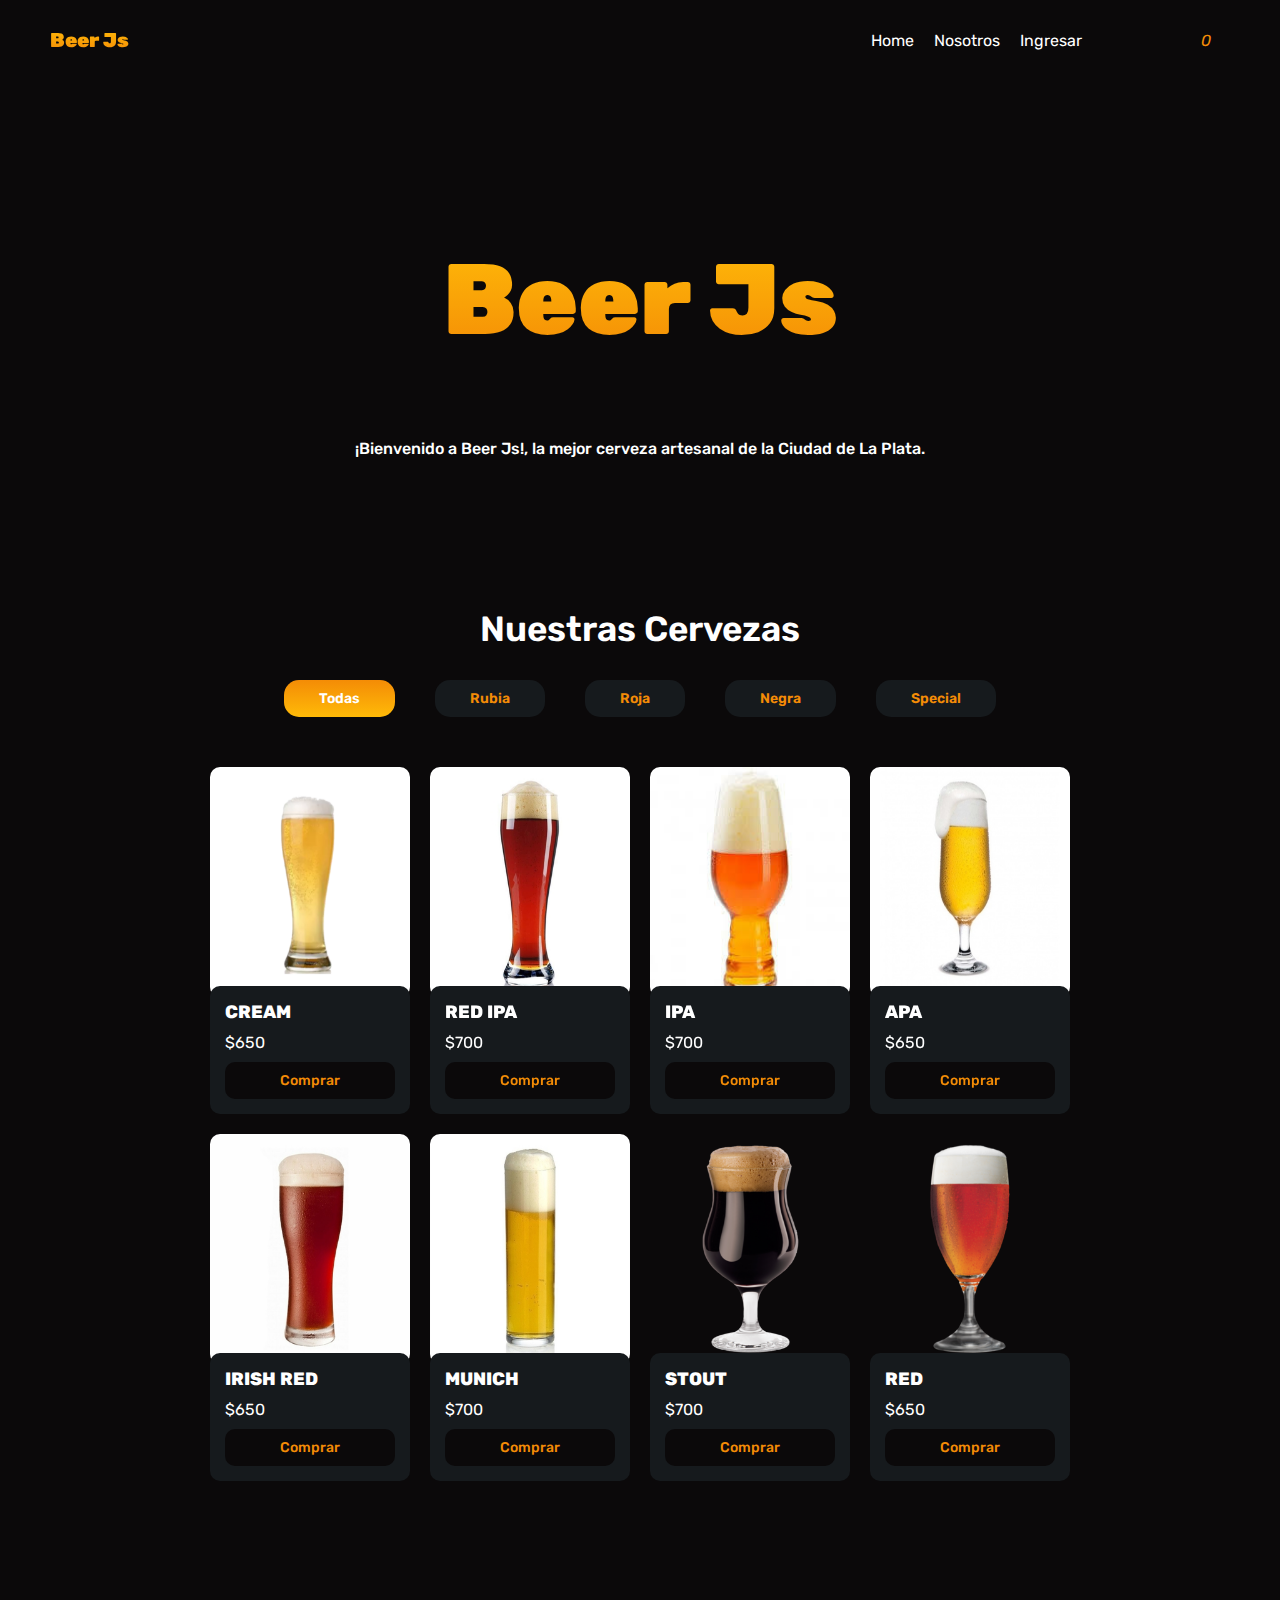
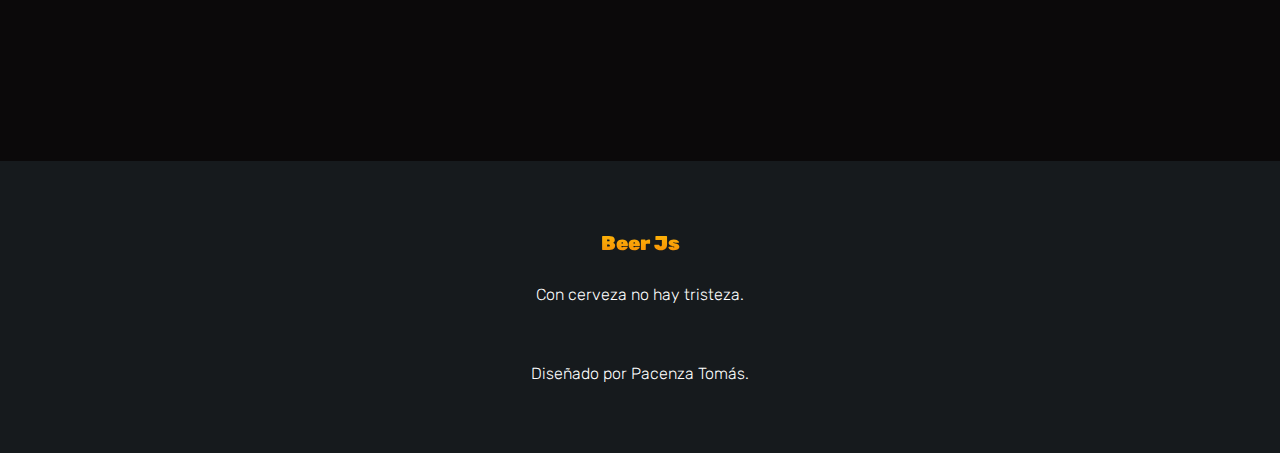
==== index.html @ 54cde57b "nuevo prueba" ====
<!DOCTYPE html>
<html lang="en">
<head>
    <meta charset="UTF-8">
    <meta http-equiv="X-UA-Compatible" content="IE=edge">
    <meta name="viewport" content="width=device-width, initial-scale=1.0">
    <title>BEER JS</title>
    <link rel="stylesheet" href="https://cdnjs.cloudflare.com/ajax/libs/font-awesome/6.3.0/css/all.min.css" integrity="sha512-SzlrxWUlpfuzQ+pcUCosxcglQRNAq/DZjVsC0lE40xsADsfeQoEypE+enwcOiGjk/bSuGGKHEyjSoQ1zVisanQ==" crossorigin="anonymous" referrerpolicy="no-referrer" />
    <link rel="stylesheet" href="./assets/styles.css">
</head>
<body>

    <!-- HEADER  -->
    <header>
        <p class="p_header">Beer Js</p>
        <nav class="navbar">
            <label for="menu_toggle" class="menu_label">
                <i class="fa-solid fa-bars cart_icon"></i>
            </label>
            <input type="checkbox" id="menu_toggle">
            <ul class="navbar_list">
                <li><a href="#hero">Home</a></li>
                <li><a href="#">Nosotros</a></li>
                <li><a href="#">Ingresar</a></li>
            </ul>
        <a  class="cart-label" href="./cart.html">
            <i class="fa-regular fa-cart-shopping cart_icon"><span id="number-cart" class="number-cart">0</span></i>
        </a>
        </nav>
    </header>

    <!-- MAIN  -->
    <main>
        <section id="hero">
            <div class="hero_info">
                <h1>Beer Js</h1>
                <p>¡Bienvenido a Beer Js!, la mejor cerveza artesanal de la Ciudad de La Plata.</p>
            </div>
            <div class="section-products">
                <h2 id="titulo-principal">Nuestras Cervezas</h2>
                <div class="categories">
                    <button id="todos" class="category active">Todas</button>
                    <button id="rubia" class="category ">Rubia</button>
                    <button id="roja" class="category">Roja</button>
                    <button id="negra" class="category">Negra</button>
                    <button id="special" class="category">Special</button>
                </div>
                <div id="contenedor-productos"class="product_container">
                <!-- <div class="product">
                    <img class="producto-imagen" src="./assets/img/cerve7.png" alt="Imagen de Cerveza">
                    <div class="product_info">
                        <h3>CREAM</h3>
                        <span> $650</span>
                        <button class="btn_product">Comprar</button>
                    </div>
                </div>
                <div class="product">
                    <img class="producto-imagen" src="./assets/img/cerve6.png" alt="Imagen de Cerveza">
                    <div class="product_info">
                        <h3>RED IPA</h3>
                        <span> $700</span>
                        <button class="btn_product">Comprar</button>
                    </div>
                </div>
                <div class="product">
                    <img class="producto-imagen" src="./assets/img/cerve8.png" alt="Imagen de Cerveza">
                    <div class="product_info">
                        <h3>IPA</h3>
                        <span> $700</span>
                        <button class="btn_product">Comprar</button>
                    </div>
                </div>
                <div class="product">
                    <img class="producto-imagen" src="./assets/img/cerve5.png" alt="Imagen de Cerveza">
                    <div class="product_info">
                        <h3>APA</h3>
                        <span> $700</span>
                        <button class="btn_product">Comprar</button>
                    </div>
                </div>
                <div class="product">
                    <img class="producto-imagen" src="./assets/img/cerve5.png" alt="Imagen de Cerveza">
                    <div class="product_info">
                        <h3>APA</h3>
                        <span> $700</span>
                        <button class="btn_product">Comprar</button>
                    </div>
                </div>
                <div class="product">
                    <img class="producto-imagen" src="./assets/img/cerve5.png" alt="Imagen de Cerveza">
                    <div class="product_info">
                        <h3>APA</h3>
                        <span> $700</span>
                        <button class="btn_product">Comprar</button>
                    </div>
                </div>
                <div class="product">
                    <img class="producto-imagen" src="./assets/img/cerve5.png" alt="Imagen de Cerveza">
                    <div class="product_info">
                        <h3>APA</h3>
                        <span> $700</span>
                        <button class="btn_product">Comprar</button>
                    </div>
                </div>
                <div class="product">
                    <img class="producto-imagen" src="./assets/img/cerve5.png" alt="Imagen de Cerveza">
                    <div class="product_info">
                        <h3>APA</h3>
                        <span> $700</span>
                        <button class="btn_product">Comprar</button>
                    </div>
                </div> -->
            </div>
            </div>
        </section>
    </main>

    <!-- FOOTER  -->
    <footer>
        <div class="footer_container">
            <h3 class="p_header">Beer Js</h3>
            <p>Con cerveza no hay tristeza.</p>
            <ul class="redes_links">
                <li><a href="https://www.instagram.com/" target="_blank"><i class="fa-brands fa-instagram"></i></a></li>
                <li><a href="https://www.facebook.com/" target="_blank"><i class="fa-brands fa-facebook-f"></i></a></li>
                <li><a href="https://www.whatsapp.com/" target="_blank"><i class="fa-brands fa-whatsapp"></i></a></li>
            </ul>
            <p>Diseñado por Pacenza Tomás.</p>
        </div>
        
            
    </footer>
    <script src="./main.js"></script>
</body>
</html>
---- assets/styles.css ----
@import url('https://fonts.googleapis.com/css2?family=Rubik:wght@300;400;500;600;700;800;900&display=swap');

:root {
    --background:#0b090a;
    --secondary:#f48c06;
    --terciary: #161a1d;

    --text: #ffffff;
}

* {
    margin: 0;
    padding: 0;
    box-sizing: border-box;
    text-decoration: none;
    list-style-type: none;
    font-family: "Rubik";
}

html {
    scroll-behavior: smooth;
}
header {
    background: var(--background);
    width: 100%;
    display: flex;
    justify-content: space-between;
    align-items: center;
    height: 80px;
    padding: 0px 50px;
    position: fixed;
    top: 0;
}

.p_header {
    background: linear-gradient(to top, #f48c06, #faa307, #ffba08);
    color: transparent;
    background-clip: text;
    -webkit-background-clip: text;
    font-weight: 900;
    font-size: 20px;
}

.navbar, .navbar_list {
    display: flex;
    align-items: center;
    justify-content: center;
    
}

.navbar {
    gap: 100px;
}

.navbar_list {
    gap: 20px;
}

.navbar_list a {
    color: var(--text);
    font-weight: 400;
}

.cart_icon {
    /* border: 1px solid var(--secondary); */
    padding: 10px 18px;
    margin-top: 3px;
    border-radius: 10px;
    height: 36px;
    font-weight: 600;
    cursor: pointer;
    color: var(--secondary);
}


#menu_toggle, .menu_label {
    display: none;
}



.number-cart {
    font-weight: 400;
    padding: 0 1px;

}

/* MAIN  */

main {
    background: var(--background);
    color: var(--text);
    display: flex;
    flex-direction: column;
    align-items: center;
    justify-content: center;
    width: 100%;
    /* background-image: url(./img/beerpeople2.png); */
}

#hero {
    margin-top: 90px;
    padding: 150px 60px;
    max-width: 1200px;
    display: flex;
    justify-content: center;
    align-items: center;
    flex-direction: column;
    /* height: 700px; */
    gap: 150px;
    margin-bottom: 130px;
}

.hero_info {
    display: flex;
    flex-direction:column;
    align-items: center;
    justify-content: center;
    gap: 80px;
    width: 100% ;
}

.hero_info h1 {
    text-align: center;
    /* color: var(--secondary); */
    background: linear-gradient(to top, #f48c06, #ffba08);
    color: transparent;
    background-clip: text;
    -webkit-background-clip: text;
    font-size: 100px;
    width: 100%;
    font-weight: 900;
    min-width: 300px;
}

.hero_info p {
    color: var(--text);
    font-size: 16px;
    font-weight: 500;
    width: 100%;
    text-align: center;
}
.section-products {
    flex-wrap: wrap;
    gap: 20px;
}

.section-products h2 {
    margin-bottom: 30px;
    color: var(--text);
    font-size: 35px;
    font-weight: 600;
    text-align: center;
}

.categories {
    display: flex;
    align-items: center;
    justify-content: center;
    gap: 40px;
    padding-bottom: 50px;
}

.category {
    background: var(--terciary);
    border: none;
    padding: 10px 35px;
    border-radius: 15px;
    cursor: pointer;
    color: var(--secondary);
    font-size: 14px;
    font-weight: 600;
}

.active {
    background: linear-gradient(to bottom, #f48c06, #ffba08);
    color: var(--text);
}

.product_container {
    display: grid;
    grid-template-columns: repeat(4, 1fr);
    gap: 20px;
}

/* .product img {
    width: 200px;
    height: 250px ;
    border-radius: 10px;
} */

.producto-imagen {
    /* max-width: 100%; */
    width: 200px;
    height: 230px ;
    border-radius: 10px;
}

.product_info {
    background: var(--terciary);
    color: var(--text);
    padding: 15px;
    border-radius: 10px;
    margin-top: -15px;
    position: relative;
    display: flex;
    flex-direction: column;
    gap: 10px;
}

.product_info h3 {
    font-size: 18px;
    font-weight: 800;
}

.product_info button {
    border: 0;
    background: var(--background);
    color: var(--secondary);
    padding: 10px;
    border-radius: 10px;
    font-size: 14px;
    font-weight: 500;
    transition:  .4s ease;
    cursor: pointer;
}

.product_info button:hover {
    background: linear-gradient(to bottom, #ffba08, #f48c06);
    color: var(--text);
}



/* CART  */
.cart-conteiner {
    display: flex;
    flex-direction: column;
    gap: 25px;
}

.cart-vacio, .cart-comprado {
    font-weight: 200;
    color: var(--text);
    text-align: right;
}   

.cart-products {
    display: flex;
    flex-direction: column;
    gap: 20px;
}

.cart-product {
    display: flex;
    align-items: center;
    justify-content: space-between;
    width: 100%;
    background: var(--terciary);
    padding: 15px 35px;
    border-radius: 10px;
    color: var(--text);
}

.cart-product small {
    font-size: 12px;
}

.cart-product img {
    width: 20%;
    border-radius: 10px;
}

.cart-trash {
    border: 0;
    background-color: transparent;
    color: red;
    cursor: pointer;
}

.cart-acciones {
    background: var(--terciary);
    border-radius: 10px;
    padding: 20px;
    display: flex;
    justify-content: space-between;
    align-items: center;
}

.cart-acciones-vaciar {
    border: 0;
    background: var(--background);
    color: var(--secondary);
    padding: 10px;
    border-radius: 10px;
    font-size: 14px;
    font-weight: 500;
    transition:  .4s ease;
    cursor: pointer;
}

.cart-acciones-right {
    display: flex;
}

.cart-acciones-total {
    display: flex;
    border: 0;
    background: var(--background);
    color: var(--secondary);
    padding: 10px;
    font-size: 14px;
    font-weight: 500;
    transition:  .4s ease;
    border-top-left-radius: 10px;
    border-bottom-left-radius: 10px;
    gap: 10px;
}

.cart-buy {
    border: 0;
    background: var(--secondary);
    color: var(--background);
    padding: 10px;
    font-size: 14px;
    font-weight: 500;
    transition:  .4s ease;
    cursor: pointer;
    border-top-right-radius: 10px;
    border-bottom-right-radius: 10px;
}

.disabled {
    display: none;
}



/* FOOTER  */

footer {
    background: var(--terciary);
    display: flex;
    flex-direction: column;
    justify-content: center;
    align-items: center;
    gap: 40px;
    padding: 70px 0px;
}

.footer_container {
    display: flex;
    align-items: center;
    justify-content: center;
    flex-direction: column;
    text-align: center;
    gap:30px;
}

.footer_container p {
    color: var(--text);
    font-size: 16px;
    font-weight: 200;
    width: 100%;
}


.redes_links {
    display: flex;
    align-items: center;
    justify-content: center;
    gap: 50px;
}

.redes_links a {
    color: #ffffff;
    font-size: 25px;
    transition: color .4s ease;
}

.redes_links a:hover {
    color: #ffba08;
}
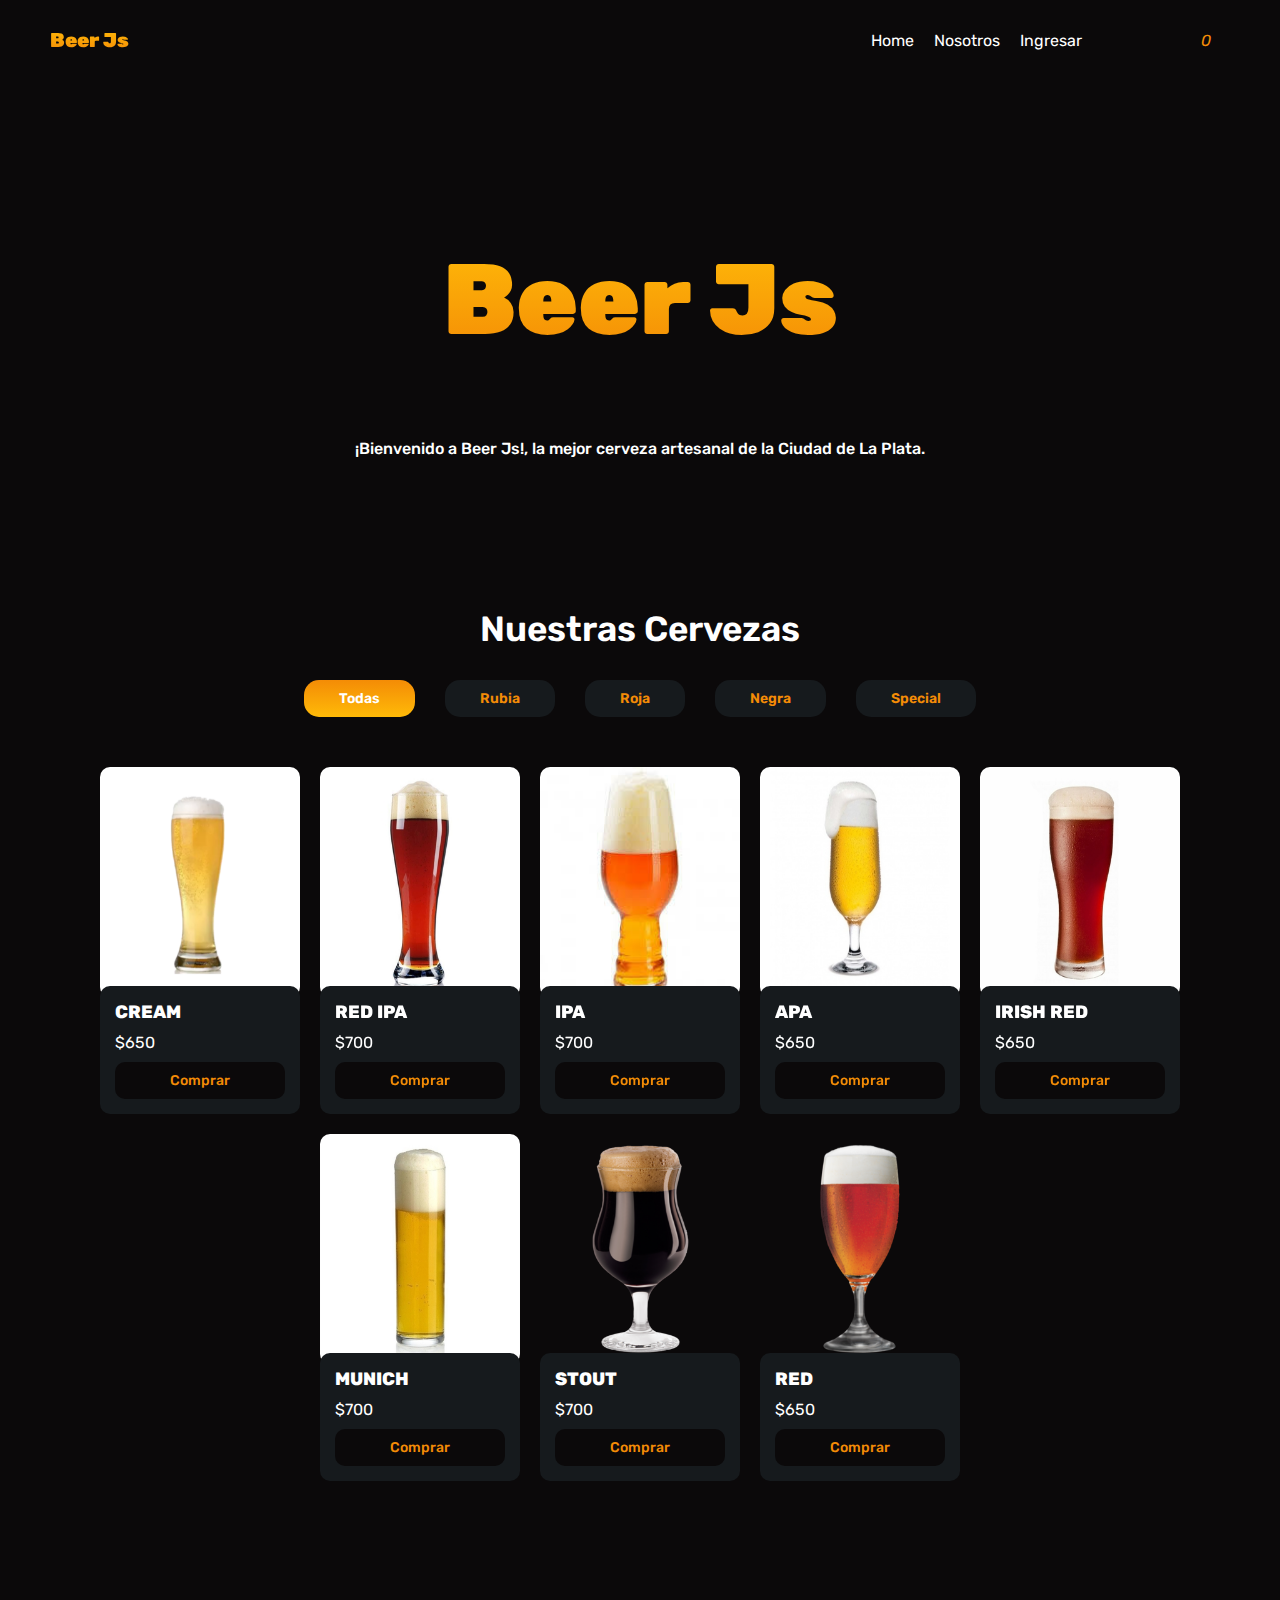
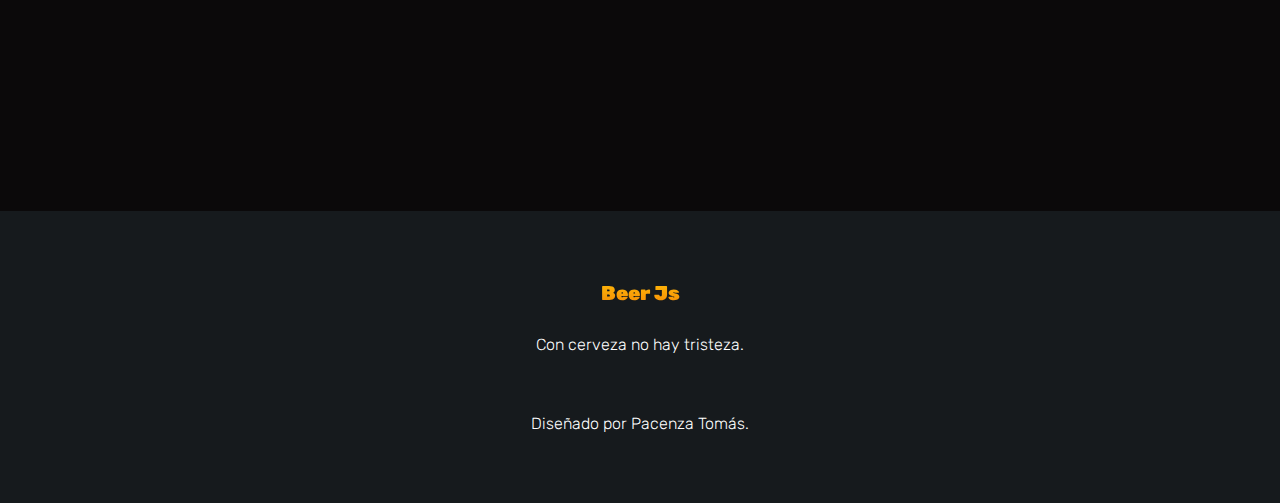
==== commit aa32659a: "add js" ====
--- a/index.html
+++ b/index.html
@@ -7,19 +7,20 @@
     <title>BEER JS</title>
     <link rel="stylesheet" href="https://cdnjs.cloudflare.com/ajax/libs/font-awesome/6.3.0/css/all.min.css" integrity="sha512-SzlrxWUlpfuzQ+pcUCosxcglQRNAq/DZjVsC0lE40xsADsfeQoEypE+enwcOiGjk/bSuGGKHEyjSoQ1zVisanQ==" crossorigin="anonymous" referrerpolicy="no-referrer" />
     <link rel="stylesheet" href="./assets/styles.css">
+    <link rel="stylesheet" href="./assets/mediaqueries.css">
 </head>
 <body>
 
     <!-- HEADER  -->
     <header>
         <p class="p_header">Beer Js</p>
+        <button class="open-menu"><i class="fa-solid fa-bars cart_icon"></i></button>
         <nav class="navbar">
-            <label for="menu_toggle" class="menu_label">
-                <i class="fa-solid fa-bars cart_icon"></i>
-            </label>
-            <input type="checkbox" id="menu_toggle">
+            <!-- <div class="menu_label">
+                </i>
+            </div> -->
             <ul class="navbar_list">
-                <li><a href="#hero">Home</a></li>
+                <li><a href="#">Home</a></li>
                 <li><a href="#">Nosotros</a></li>
                 <li><a href="#">Ingresar</a></li>
             </ul>
--- a/assets/styles.css
+++ b/assets/styles.css
@@ -72,10 +72,12 @@
     color: var(--secondary);
 }
 
-
-#menu_toggle, .menu_label {
+.open-menu {
     display: none;
 }
+/* .menu_label {
+    display: none;
+} */
 
 
 
@@ -142,7 +144,8 @@
 }
 .section-products {
     flex-wrap: wrap;
-    gap: 20px;
+     gap: 20px;
+    /* margin-bottom: 200px;  */
 }
 
 .section-products h2 {
@@ -157,8 +160,10 @@
     display: flex;
     align-items: center;
     justify-content: center;
-    gap: 40px;
-    padding-bottom: 50px;
+    gap: 30px;
+    padding-bottom: 0px;
+    width: 100%;
+    flex-wrap: wrap;
 }
 
 .category {
@@ -177,24 +182,31 @@
     color: var(--text);
 }
 
-.product_container {
+/* .product_container {
     display: grid;
     grid-template-columns: repeat(4, 1fr);
     gap: 20px;
-}
-
-/* .product img {
-    width: 200px;
-    height: 250px ;
-    border-radius: 10px;
+    width: 100%;
+    flex-wrap: wrap;
 } */
 
+.product_container {
+    display: flex;
+    flex-wrap: wrap;
+    align-items: center;
+    justify-content: center;
+    gap: 20px;
+    padding: 50px 0px;
+    max-width: 1200px;
+    width: 100%;
+}
+
 .producto-imagen {
-    /* max-width: 100%; */
     width: 200px;
     height: 230px ;
     border-radius: 10px;
 }
+
 
 .product_info {
     background: var(--terciary);
@@ -236,7 +248,8 @@
 .cart-conteiner {
     display: flex;
     flex-direction: column;
-    gap: 25px;
+     gap: 25px;
+    /* margin-bottom: 160px; */ 
 }
 
 .cart-vacio, .cart-comprado {
--- a/assets/mediaqueries.css
+++ b/assets/mediaqueries.css
@@ -0,0 +1,63 @@
+@media (max-width:992px) {
+    .navbar {
+        gap: 100px;
+    }
+
+
+    .product_container {
+        grid-template-columns: 1fr 1fr 1fr;
+    }
+
+    .product_info {
+    width: 200px;
+    height: 130px ;
+    }
+}
+
+
+@media (max-width:760px) {
+
+}
+
+
+@media (max-width:600px) {
+    .hero_info h1 {
+        font-size: 80px;
+        min-width: 200px;
+    }
+
+    .hero_info p {
+        width: 80%;
+        font-weight: 300;
+    }
+
+    .section-products h2 {
+        font-size: 30px;
+        font-weight: 500;
+        
+    }  
+
+    .cart-product {
+        gap: 2rem;
+        flex-wrap: wrap;
+        justify-content: flex-start;
+    }
+
+    .cart-subtotal {
+        display: none;
+    }
+
+    .cart-acciones {
+        flex-wrap: wrap;
+        row-gap: 1rem;
+    }
+}
+
+@media (max-width:395px) {
+
+    .section-products h2 {
+        font-size: 25px;
+        font-weight: 500;
+        
+    }
+}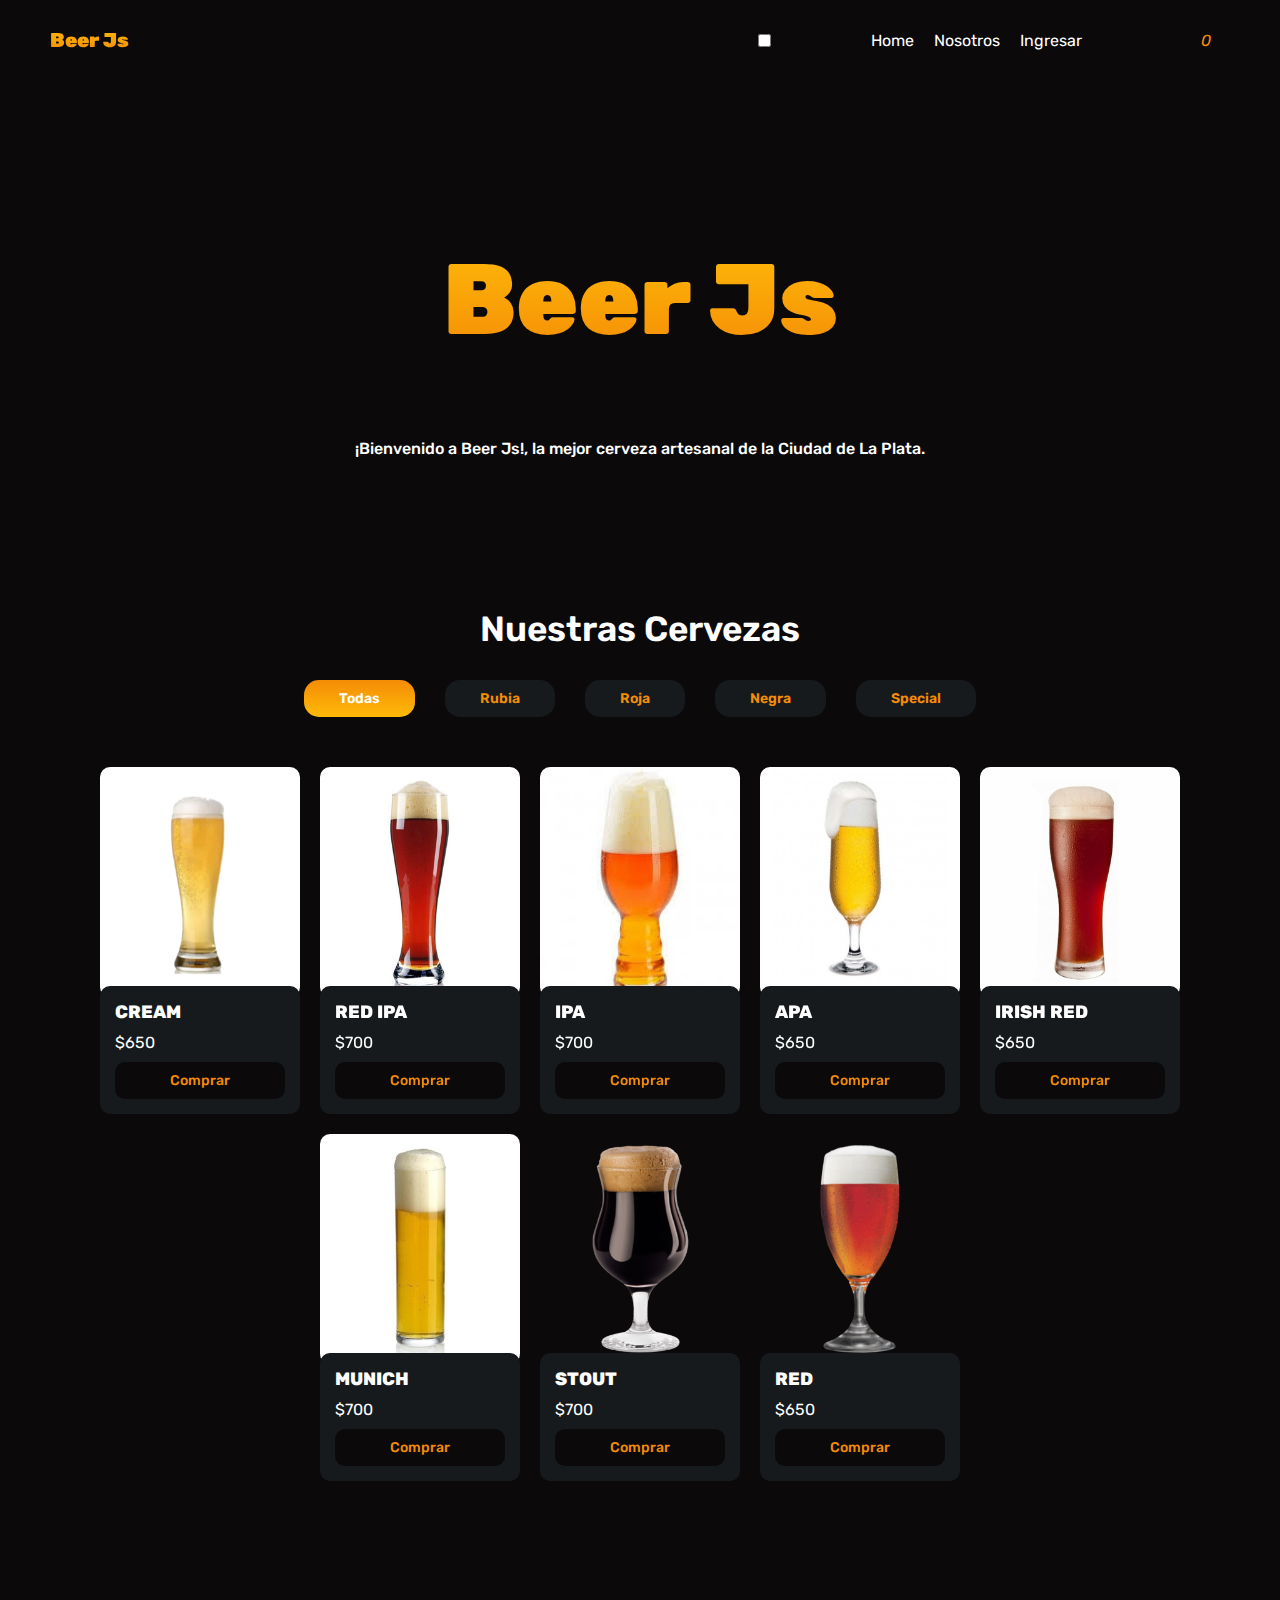
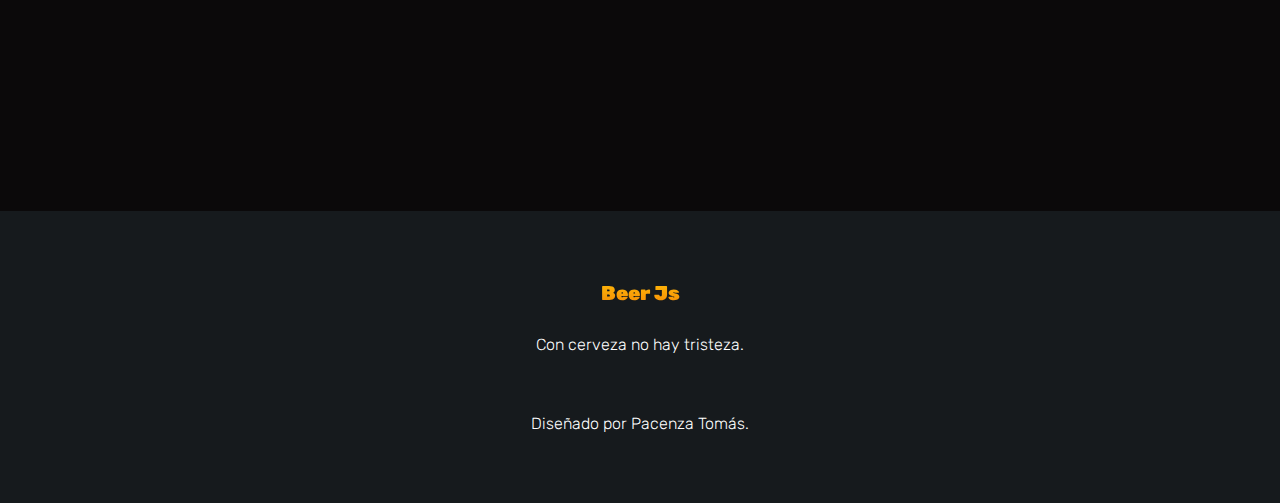
==== commit 1e4231b6: "add queries" ====
--- a/index.html
+++ b/index.html
@@ -14,15 +14,14 @@
     <!-- HEADER  -->
     <header>
         <p class="p_header">Beer Js</p>
-        <button class="open-menu"><i class="fa-solid fa-bars cart_icon"></i></button>
+        <!-- <button class="open-menu"><i class="fa-solid fa-bars cart_icon"></i></button> -->
         <nav class="navbar">
-            <!-- <div class="menu_label">
-                </i>
-            </div> -->
+            <label for="menu-toggle" class="menu-label"><i class="fa-solid fa-bars toggle"></i></label>
+            <input type="checkbox" id="menu-toggle">
             <ul class="navbar_list">
                 <li><a href="#">Home</a></li>
                 <li><a href="#">Nosotros</a></li>
-                <li><a href="#">Ingresar</a></li>
+                <li><a href="./login.html">Ingresar</a></li>
             </ul>
         <a  class="cart-label" href="./cart.html">
             <i class="fa-regular fa-cart-shopping cart_icon"><span id="number-cart" class="number-cart">0</span></i>
--- a/assets/mediaqueries.css
+++ b/assets/mediaqueries.css
@@ -1,8 +1,40 @@
 @media (max-width:992px) {
     .navbar {
-        gap: 100px;
+        gap: 20px;
     }
 
+    .navbar_list{
+        position: absolute;
+        top: 65px;
+        left: 5%;
+        right: 5%;
+        width: 90%;
+        flex-direction: column;
+        background-color: var(--background);
+        border: 2px solid var(--secondary);
+        border-top: 0px;
+        border-radius: 0px 0px 15px 15px;
+        align-items: flex-start;
+        padding: 45px 30px;
+        gap: 30px;
+        z-index: 2;
+        display: none;
+    }
+
+    .toggle {
+        color: var(--secondary);
+        font-size: 20px;
+    }
+
+    #menu-toggle:checked + .navbar_list{
+        display: flex;
+    }
+
+    .menu-label {
+        display: flex;
+        cursor: pointer;
+        order: 2;
+    }
 
     .product_container {
         grid-template-columns: 1fr 1fr 1fr;
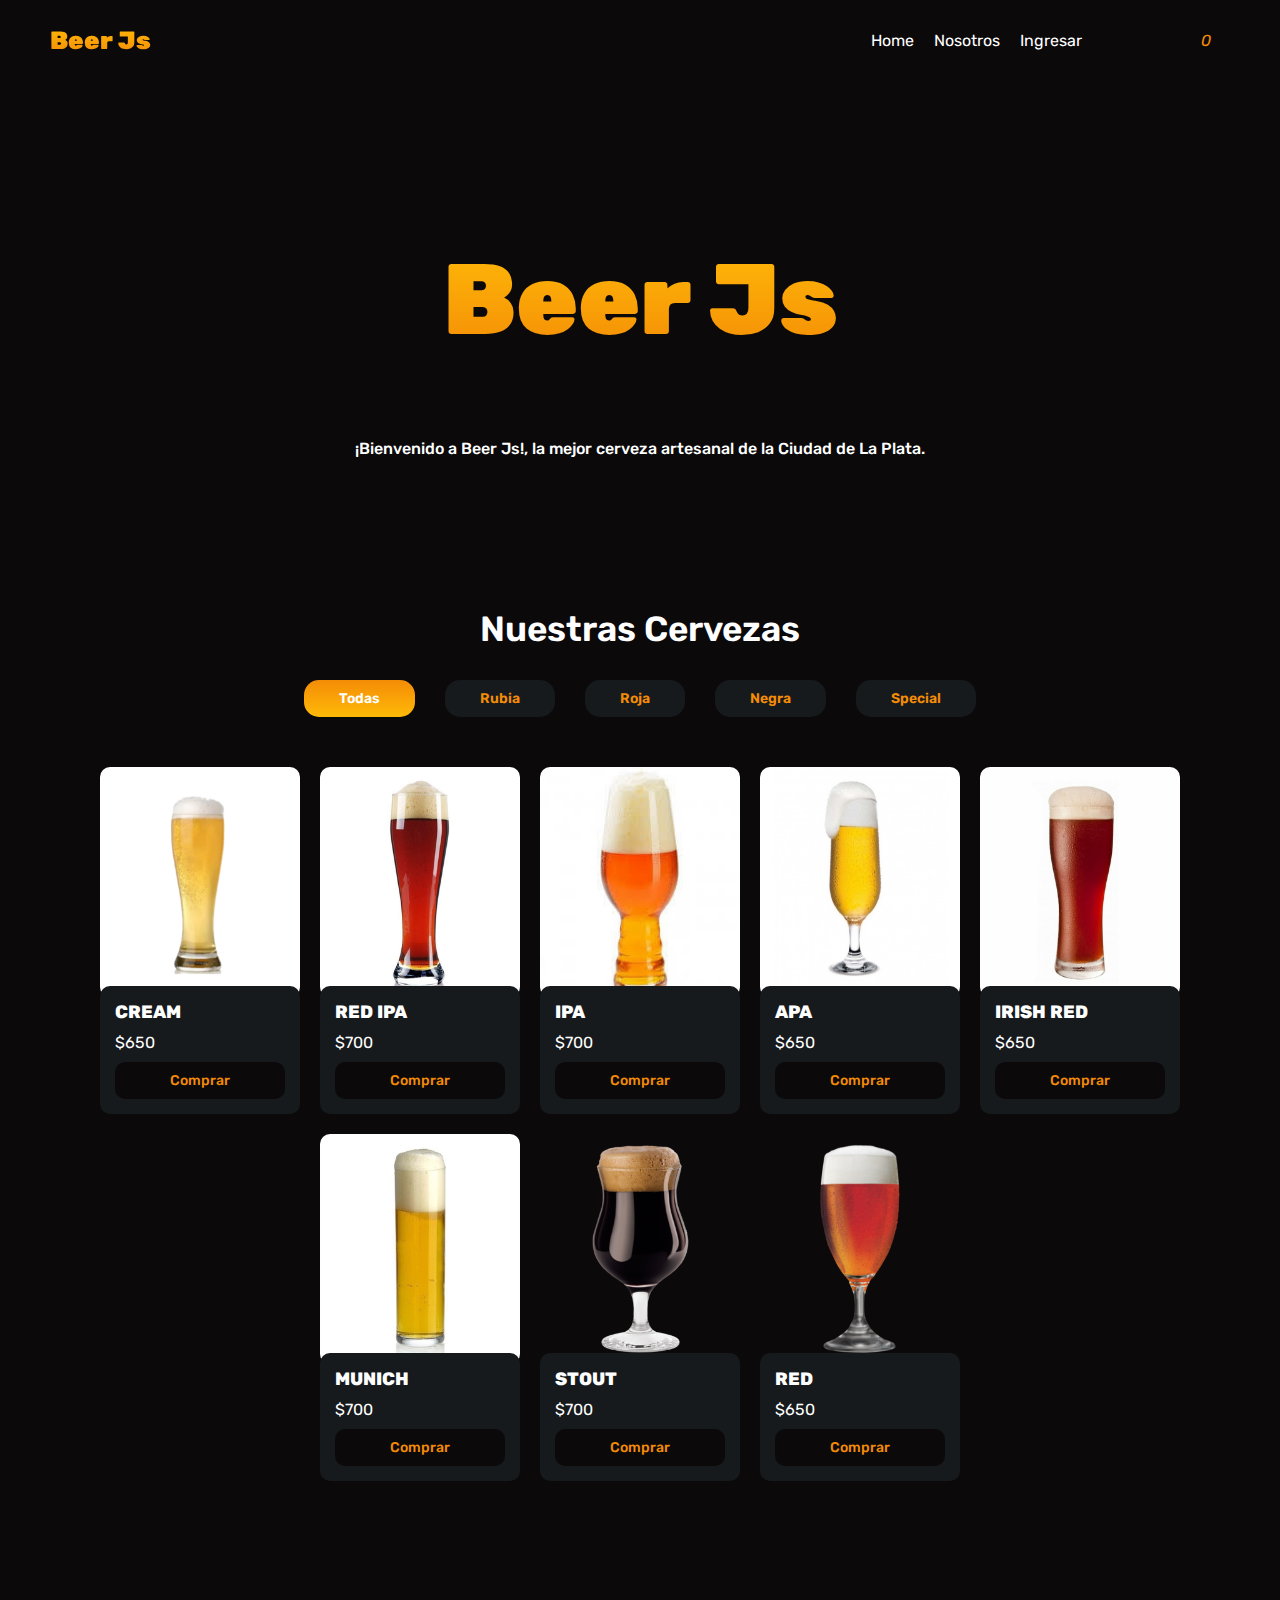
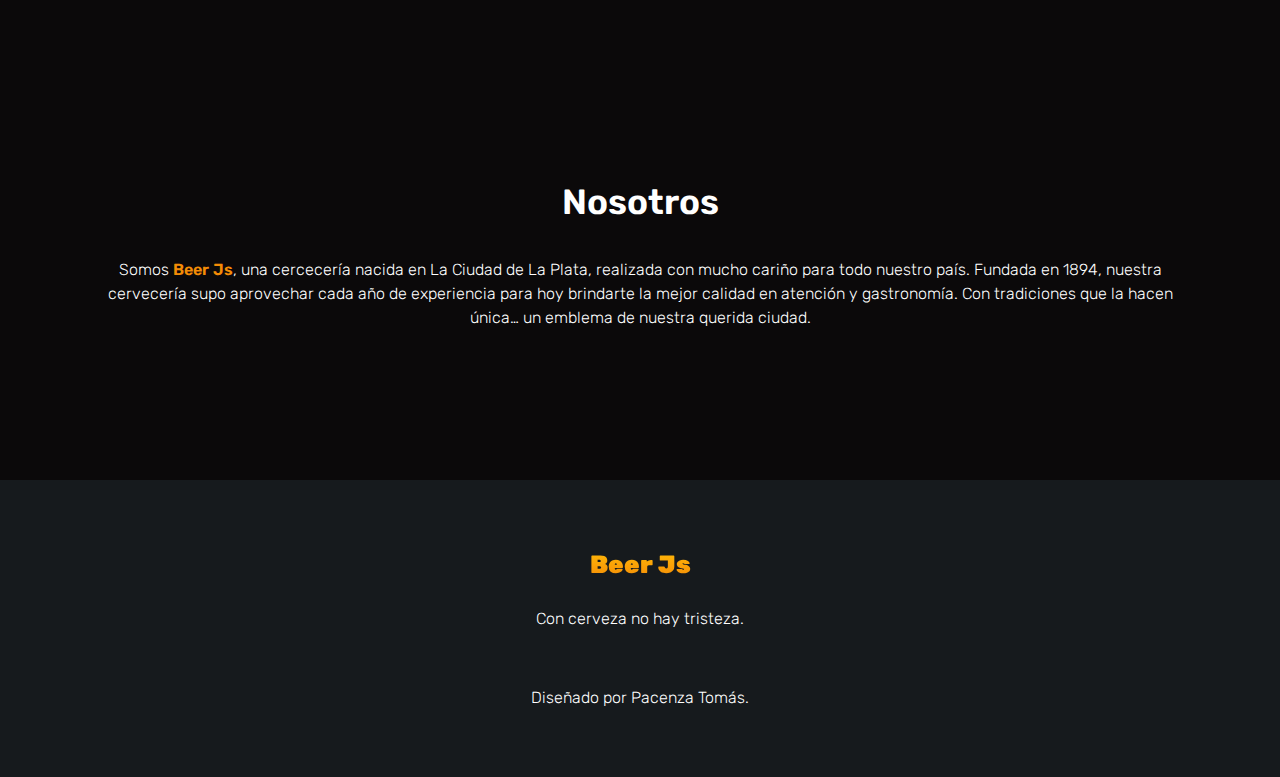
==== commit 87ff0513: "add section" ====
--- a/index.html
+++ b/index.html
@@ -4,7 +4,7 @@
     <meta charset="UTF-8">
     <meta http-equiv="X-UA-Compatible" content="IE=edge">
     <meta name="viewport" content="width=device-width, initial-scale=1.0">
-    <title>BEER JS</title>
+    <title>Beer Js</title>
     <link rel="stylesheet" href="https://cdnjs.cloudflare.com/ajax/libs/font-awesome/6.3.0/css/all.min.css" integrity="sha512-SzlrxWUlpfuzQ+pcUCosxcglQRNAq/DZjVsC0lE40xsADsfeQoEypE+enwcOiGjk/bSuGGKHEyjSoQ1zVisanQ==" crossorigin="anonymous" referrerpolicy="no-referrer" />
     <link rel="stylesheet" href="./assets/styles.css">
     <link rel="stylesheet" href="./assets/mediaqueries.css">
@@ -16,11 +16,12 @@
         <p class="p_header">Beer Js</p>
         <!-- <button class="open-menu"><i class="fa-solid fa-bars cart_icon"></i></button> -->
         <nav class="navbar">
-            <label for="menu-toggle" class="menu-label"><i class="fa-solid fa-bars toggle"></i></label>
-            <input type="checkbox" id="menu-toggle">
+            <!-- <label for="menu-toggle" class="menu-label"><i class="fa-solid fa-bars toggle"></i></label> -->
+            <!-- <input type="checkbox" id="menu-toggle"> -->
+            <div class="menu-label"><i class="fa-solid fa-bars toggle"></i></div>
             <ul class="navbar_list">
-                <li><a href="#">Home</a></li>
-                <li><a href="#">Nosotros</a></li>
+                <li><a href="#hero">Home</a></li>
+                <li><a href="#about">Nosotros</a></li>
                 <li><a href="./login.html">Ingresar</a></li>
             </ul>
         <a  class="cart-label" href="./cart.html">
@@ -113,6 +114,14 @@
             </div>
             </div>
         </section>
+
+        <section id="about">
+            <div class="about-container">
+                <h2 class="about-title"> Nosotros</h2>
+                <p> Somos <span>Beer Js</span>, una cercecería nacida en La Ciudad de La Plata, realizada con mucho cariño para todo nuestro país. Fundada en 1894, nuestra cervecería supo aprovechar cada año de experiencia para hoy brindarte la mejor calidad en atención y gastronomía. Con tradiciones que la hacen única… un emblema de nuestra querida ciudad. </p>
+            </div>
+        </section>
+
     </main>
 
     <!-- FOOTER  -->
--- a/assets/styles.css
+++ b/assets/styles.css
@@ -30,6 +30,7 @@
     padding: 0px 50px;
     position: fixed;
     top: 0;
+    z-index: 1;
 }
 
 .p_header {
@@ -38,7 +39,8 @@
     background-clip: text;
     -webkit-background-clip: text;
     font-weight: 900;
-    font-size: 20px;
+    font-size: 25px;
+    cursor: pointer;
 }
 
 .navbar, .navbar_list {
@@ -61,30 +63,34 @@
     font-weight: 400;
 }
 
+.navbar ul li {
+    transition: 0.4s;
+}
+
+.navbar ul li:hover {
+    border-bottom: 2px solid var(--secondary);
+}
+
 .cart_icon {
-    /* border: 1px solid var(--secondary); */
-    padding: 10px 18px;
+    padding: 7px 18px;
     margin-top: 3px;
-    border-radius: 10px;
     height: 36px;
     font-weight: 600;
     cursor: pointer;
     color: var(--secondary);
 }
-
-.open-menu {
-    display: none;
-}
-/* .menu_label {
-    display: none;
-} */
-
-
 
 .number-cart {
     font-weight: 400;
     padding: 0 1px;
-
+}
+
+/* #menu-toggle, .menu-label {
+    display: none;
+} */
+
+.menu-label {
+    display: none;
 }
 
 /* MAIN  */
@@ -108,9 +114,7 @@
     justify-content: center;
     align-items: center;
     flex-direction: column;
-    /* height: 700px; */
     gap: 150px;
-    margin-bottom: 130px;
 }
 
 .hero_info {
@@ -154,6 +158,11 @@
     font-size: 35px;
     font-weight: 600;
     text-align: center;
+    transition: 0.4s;
+}
+
+.section-products h2:hover {
+    color: var(--secondary);
 }
 
 .categories {
@@ -242,112 +251,43 @@
     color: var(--text);
 }
 
-
-
-/* CART  */
-.cart-conteiner {
-    display: flex;
-    flex-direction: column;
-     gap: 25px;
-    /* margin-bottom: 160px; */ 
-}
-
-.cart-vacio, .cart-comprado {
-    font-weight: 200;
-    color: var(--text);
-    text-align: right;
-}   
-
-.cart-products {
-    display: flex;
-    flex-direction: column;
-    gap: 20px;
-}
-
-.cart-product {
-    display: flex;
-    align-items: center;
-    justify-content: space-between;
-    width: 100%;
-    background: var(--terciary);
-    padding: 15px 35px;
-    border-radius: 10px;
-    color: var(--text);
-}
-
-.cart-product small {
-    font-size: 12px;
-}
-
-.cart-product img {
-    width: 20%;
-    border-radius: 10px;
-}
-
-.cart-trash {
-    border: 0;
-    background-color: transparent;
-    color: red;
-    cursor: pointer;
-}
-
-.cart-acciones {
-    background: var(--terciary);
-    border-radius: 10px;
-    padding: 20px;
-    display: flex;
-    justify-content: space-between;
-    align-items: center;
-}
-
-.cart-acciones-vaciar {
-    border: 0;
-    background: var(--background);
-    color: var(--secondary);
-    padding: 10px;
-    border-radius: 10px;
-    font-size: 14px;
-    font-weight: 500;
-    transition:  .4s ease;
-    cursor: pointer;
-}
-
-.cart-acciones-right {
-    display: flex;
-}
-
-.cart-acciones-total {
-    display: flex;
-    border: 0;
-    background: var(--background);
-    color: var(--secondary);
-    padding: 10px;
-    font-size: 14px;
-    font-weight: 500;
-    transition:  .4s ease;
-    border-top-left-radius: 10px;
-    border-bottom-left-radius: 10px;
-    gap: 10px;
-}
-
-.cart-buy {
-    border: 0;
-    background: var(--secondary);
-    color: var(--background);
-    padding: 10px;
-    font-size: 14px;
-    font-weight: 500;
-    transition:  .4s ease;
-    cursor: pointer;
-    border-top-right-radius: 10px;
-    border-bottom-right-radius: 10px;
-}
-
-.disabled {
-    display: none;
-}
-
-
+/* ABOUT  */
+
+#about {
+    padding: 100px 100px;
+    margin-bottom: 50px;
+}
+
+.about-container {
+    max-width: 1200px;
+    margin: 0 auto;
+    
+}
+
+.about-title {
+    color: var(--text);
+    font-size: 35px;
+    font-weight: 600;
+    text-align: center;
+    margin-bottom: 35px;
+    transition: 0.4s;
+}
+
+.about-title:hover {
+    color: var(--secondary);
+}
+
+#about p {
+    font-size: 16px;
+    text-align: center;
+    line-height: 1.5;
+    font-weight: 100;
+}
+
+#about p span {
+    color: var(--secondary);
+    font-weight: 600;
+}
 
 /* FOOTER  */
 
--- a/assets/mediaqueries.css
+++ b/assets/mediaqueries.css
@@ -36,6 +36,10 @@
         order: 2;
     }
 
+    .open-menu {
+        display: flex;
+    }
+
     .product_container {
         grid-template-columns: 1fr 1fr 1fr;
     }
@@ -69,6 +73,11 @@
         
     }  
 
+    .about-title {
+        font-size: 30px;
+        font-weight: 500;
+    }
+
     .cart-product {
         gap: 2rem;
         flex-wrap: wrap;
@@ -87,9 +96,7 @@
 
 @media (max-width:395px) {
 
-    .section-products h2 {
-        font-size: 25px;
-        font-weight: 500;
-        
+    #about p {
+        font-size: 14px;
     }
 }